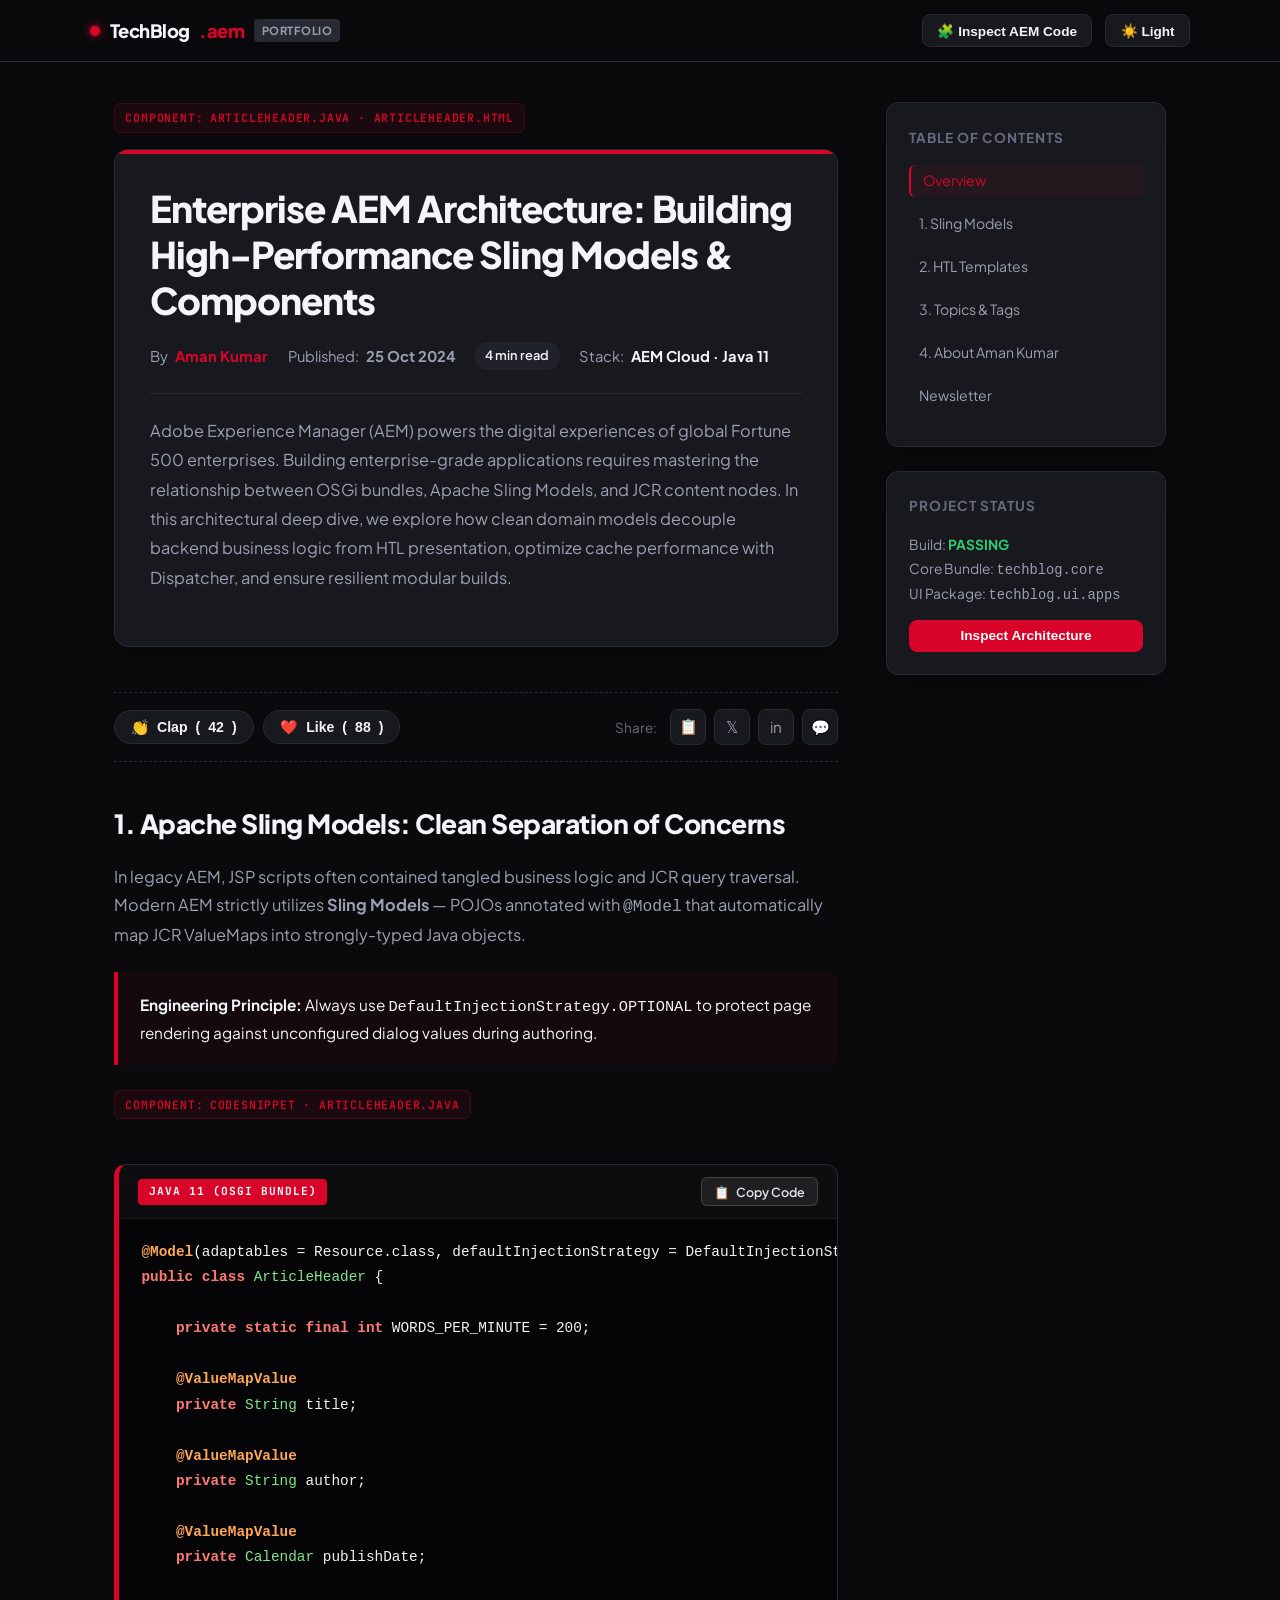
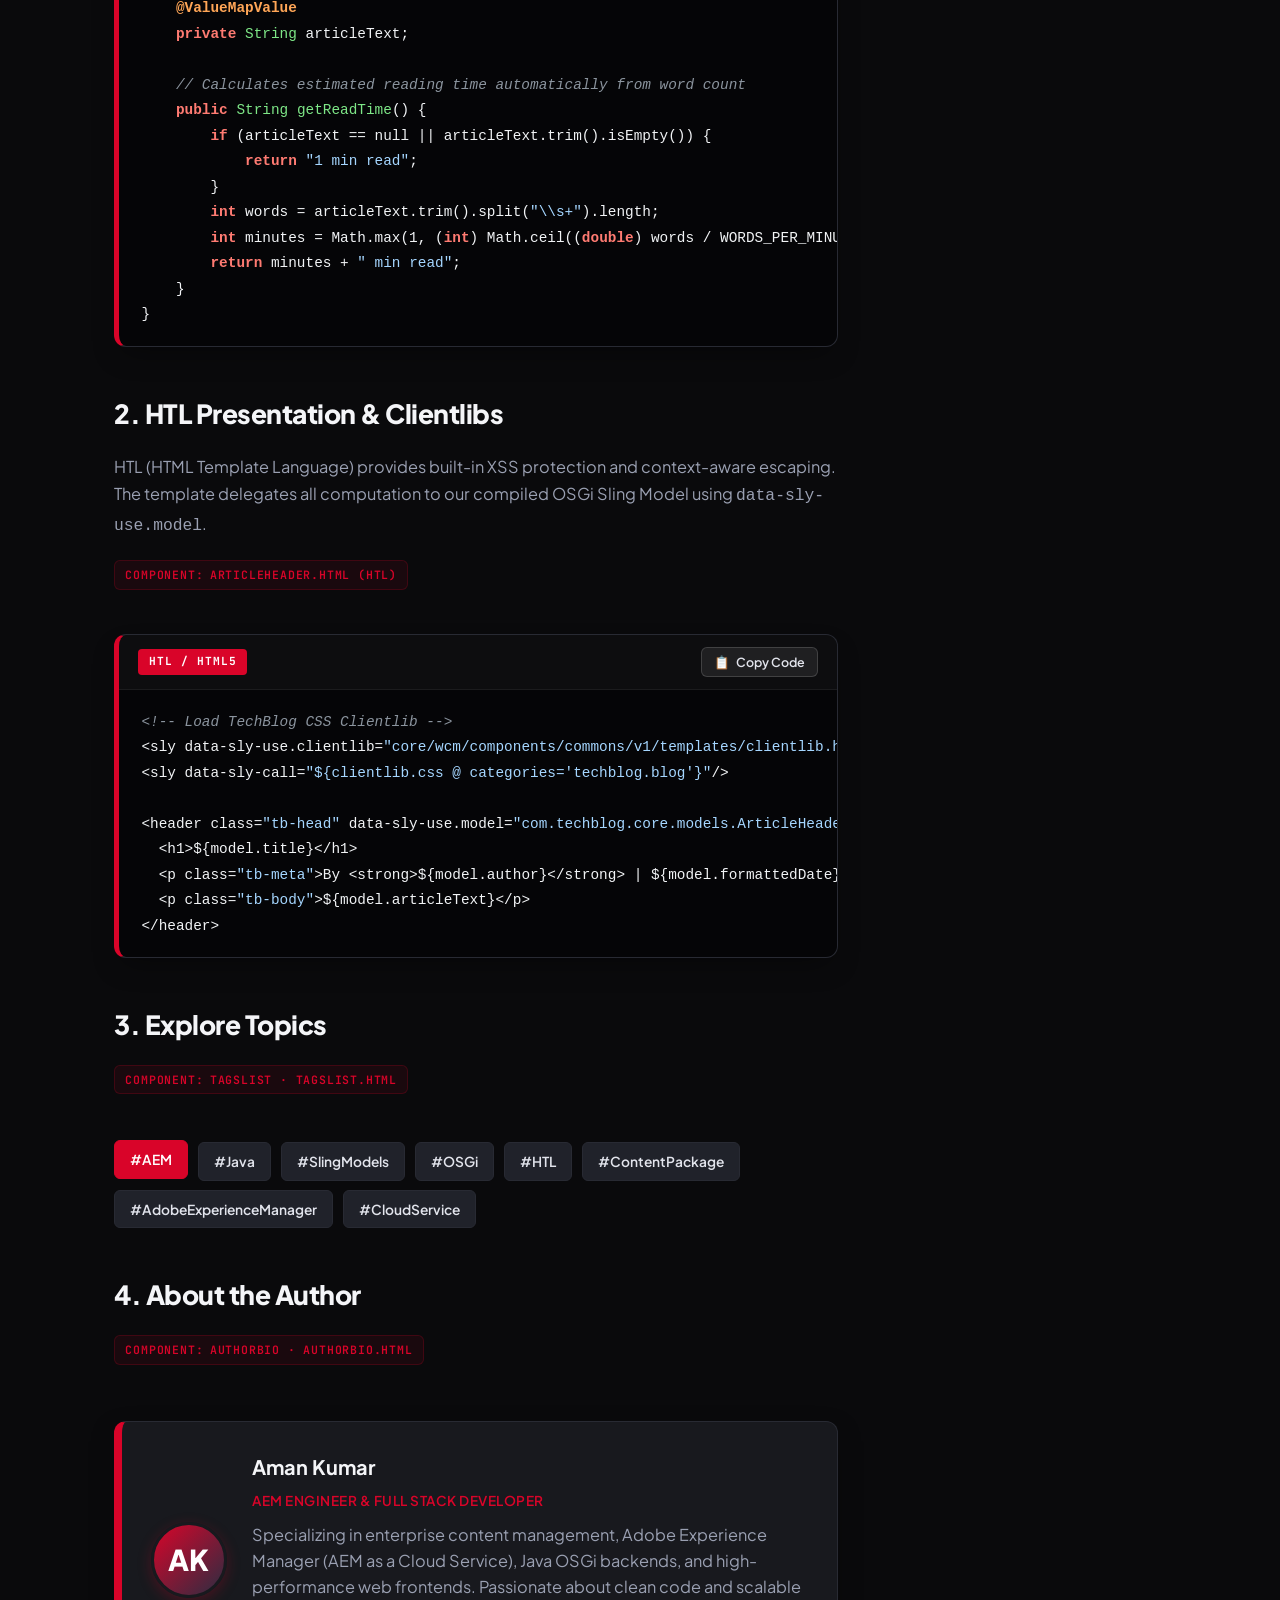
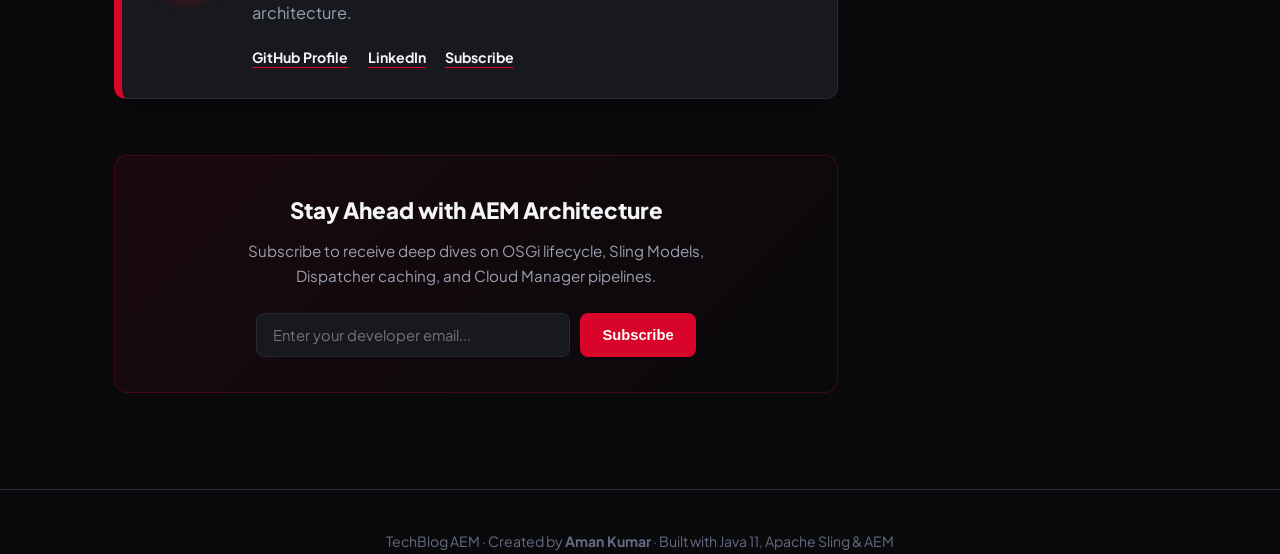
==== index.html @ 620574d8 "feat: complete TechBlog AEM architecture, interactive web app by Aman Kumar, and portfolio docs" ====
<!DOCTYPE html>
<html lang="en" data-theme="dark">
<head>
  <meta charset="UTF-8" />
  <meta name="viewport" content="width=device-width, initial-scale=1.0" />
  <meta name="description" content="TechBlog AEM — Enterprise CMS Architecture, Sling Models, OSGi, and HTL by Aman Kumar." />
  <meta name="author" content="Aman Kumar" />
  <title>TechBlog AEM — Enterprise CMS by Aman Kumar</title>

  <!-- Google Fonts -->
  <link rel="preconnect" href="https://fonts.googleapis.com" />
  <link rel="preconnect" href="https://fonts.gstatic.com" crossorigin />
  <link href="https://fonts.googleapis.com/css2?family=Plus+Jakarta+Sans:wght@400;500;600;700;800&family=JetBrains+Mono:wght@400;500;600;700&display=swap" rel="stylesheet" />

  <style>
    /* ========================================================
       DESIGN SYSTEM & CSS VARIABLES
       ======================================================== */
    :root {
      --primary: #d90429;
      --primary-hover: #ef233c;
      --primary-glow: rgba(217, 4, 41, 0.25);
      --font-main: 'Plus Jakarta Sans', system-ui, -apple-system, sans-serif;
      --font-code: 'JetBrains Mono', monospace;
      --transition: all 0.25s cubic-bezier(0.16, 1, 0.3, 1);
    }

    [data-theme="dark"] {
      --bg-body: #0a0a0c;
      --bg-surface: #121316;
      --bg-card: #18191e;
      --bg-card-hover: #1f2026;
      --border: #282a33;
      --border-highlight: #3c404f;
      --text-main: #f4f5f8;
      --text-muted: #9aa0b2;
      --text-dim: #656c82;
      --code-bg: #050507;
      --nav-bg: rgba(10, 10, 12, 0.85);
      --tag-bg: #20222a;
      --tag-hover: #d90429;
      --tag-text: #e2e4ec;
      --shadow: 0 10px 30px -10px rgba(0, 0, 0, 0.5);
    }

    [data-theme="light"] {
      --bg-body: #f8f9fa;
      --bg-surface: #ffffff;
      --bg-card: #ffffff;
      --bg-card-hover: #f1f3f5;
      --border: #e2e6eb;
      --border-highlight: #cbd3dc;
      --text-main: #111418;
      --text-muted: #495057;
      --text-dim: #868e96;
      --code-bg: #121316;
      --nav-bg: rgba(255, 255, 255, 0.88);
      --tag-bg: #e9ecef;
      --tag-hover: #d90429;
      --tag-text: #212529;
      --shadow: 0 10px 30px -10px rgba(0, 0, 0, 0.08);
    }

    /* Reset */
    *, *::before, *::after { box-sizing: border-box; margin: 0; padding: 0; }
    html { scroll-behavior: smooth; }
    body {
      font-family: var(--font-main);
      background-color: var(--bg-body);
      color: var(--text-main);
      line-height: 1.7;
      transition: background-color 0.3s ease, color 0.3s ease;
      min-height: 100vh;
      overflow-x: hidden;
    }

    /* Reading Progress Bar */
    #progress-container {
      position: fixed;
      top: 0;
      left: 0;
      width: 100%;
      height: 4px;
      background: transparent;
      z-index: 1000;
    }
    #progress-bar {
      height: 100%;
      width: 0%;
      background: linear-gradient(90deg, #d90429, #ff4d6d);
      box-shadow: 0 0 10px rgba(217, 4, 41, 0.7);
      transition: width 0.1s ease-out;
    }

    /* Sticky Navigation */
    .navbar {
      position: sticky;
      top: 0;
      z-index: 900;
      background: var(--nav-bg);
      backdrop-filter: blur(14px);
      -webkit-backdrop-filter: blur(14px);
      border-bottom: 1px solid var(--border);
      padding: 0.9rem 1.8rem;
    }
    .nav-container {
      max-width: 1100px;
      margin: 0 auto;
      display: flex;
      align-items: center;
      justify-content: space-between;
      gap: 1rem;
    }
    .brand {
      display: flex;
      align-items: center;
      gap: 0.6rem;
      text-decoration: none;
      color: var(--text-main);
      font-weight: 800;
      font-size: 1.15rem;
      letter-spacing: -0.5px;
    }
    .brand-badge {
      display: inline-block;
      width: 10px;
      height: 10px;
      background: var(--primary);
      border-radius: 50%;
      box-shadow: 0 0 8px var(--primary);
    }
    .brand-tag {
      background: var(--border);
      color: var(--text-muted);
      font-size: 0.7rem;
      padding: 0.15rem 0.5rem;
      border-radius: 4px;
      font-weight: 700;
      letter-spacing: 0.5px;
    }
    .nav-actions {
      display: flex;
      align-items: center;
      gap: 0.8rem;
    }
    .btn-nav {
      background: var(--bg-card);
      border: 1px solid var(--border);
      color: var(--text-main);
      padding: 0.45rem 0.9rem;
      border-radius: 8px;
      font-size: 0.85rem;
      font-weight: 600;
      cursor: pointer;
      display: inline-flex;
      align-items: center;
      gap: 0.4rem;
      transition: var(--transition);
      text-decoration: none;
    }
    .btn-nav:hover {
      border-color: var(--primary);
      color: var(--primary);
      transform: translateY(-1px);
    }
    .btn-primary {
      background: var(--primary);
      color: #fff !important;
      border-color: var(--primary);
    }
    .btn-primary:hover {
      background: var(--primary-hover);
      box-shadow: 0 4px 14px var(--primary-glow);
    }

    /* Layout */
    .container {
      max-width: 1100px;
      margin: 0 auto;
      padding: 2.5rem 1.5rem 5rem;
      display: grid;
      grid-template-columns: 1fr 280px;
      gap: 3rem;
    }
    @media (max-width: 900px) {
      .container {
        grid-template-columns: 1fr;
        gap: 2rem;
      }
      .sidebar { display: none; }
    }

    /* Main Article Area */
    .main-content { min-width: 0; }

    /* Component Badge Indicator */
    .component-label {
      display: inline-flex;
      align-items: center;
      gap: 0.4rem;
      font-family: var(--font-code);
      font-size: 0.72rem;
      font-weight: 600;
      color: var(--primary);
      background: rgba(217, 4, 41, 0.08);
      border: 1px solid rgba(217, 4, 41, 0.2);
      padding: 0.25rem 0.65rem;
      border-radius: 6px;
      margin-bottom: 1rem;
      text-transform: uppercase;
      letter-spacing: 0.8px;
    }

    /* Article Header */
    .article-header {
      background: var(--bg-card);
      border: 1px solid var(--border);
      border-radius: 14px;
      padding: 2.2rem;
      box-shadow: var(--shadow);
      margin-bottom: 2rem;
      position: relative;
      overflow: hidden;
    }
    .article-header::before {
      content: '';
      position: absolute;
      top: 0;
      left: 0;
      width: 100%;
      height: 4px;
      background: var(--primary);
    }
    .article-title {
      font-size: 2.3rem;
      font-weight: 800;
      line-height: 1.25;
      letter-spacing: -1px;
      margin-bottom: 1.2rem;
      color: var(--text-main);
    }
    .meta-bar {
      display: flex;
      flex-wrap: wrap;
      align-items: center;
      gap: 1.2rem;
      color: var(--text-muted);
      font-size: 0.92rem;
      padding-bottom: 1.4rem;
      margin-bottom: 1.4rem;
      border-bottom: 1px solid var(--border);
    }
    .meta-item {
      display: flex;
      align-items: center;
      gap: 0.45rem;
    }
    .author-highlight {
      color: var(--primary);
      font-weight: 700;
    }
    .read-time-pill {
      background: var(--tag-bg);
      color: var(--text-main);
      padding: 0.2rem 0.65rem;
      border-radius: 12px;
      font-size: 0.8rem;
      font-weight: 600;
    }
    .article-lead {
      font-size: 1.12rem;
      color: var(--text-main);
      line-height: 1.8;
      font-weight: 400;
    }

    /* Social Share & Action Bar */
    .action-toolbar {
      display: flex;
      align-items: center;
      justify-content: space-between;
      flex-wrap: wrap;
      gap: 1rem;
      padding: 1rem 0;
      margin: 1.5rem 0 2.5rem;
      border-top: 1px dashed var(--border);
      border-bottom: 1px dashed var(--border);
    }
    .reactions {
      display: flex;
      align-items: center;
      gap: 0.6rem;
    }
    .btn-react {
      background: var(--bg-card);
      border: 1px solid var(--border);
      color: var(--text-main);
      padding: 0.5rem 1rem;
      border-radius: 20px;
      font-size: 0.88rem;
      font-weight: 600;
      cursor: pointer;
      display: inline-flex;
      align-items: center;
      gap: 0.5rem;
      transition: var(--transition);
    }
    .btn-react:hover {
      border-color: var(--primary);
      transform: scale(1.04);
    }
    .btn-react.active {
      background: rgba(217, 4, 41, 0.12);
      border-color: var(--primary);
      color: var(--primary);
    }
    .share-group {
      display: flex;
      align-items: center;
      gap: 0.5rem;
    }
    .share-btn {
      width: 36px;
      height: 36px;
      border-radius: 8px;
      border: 1px solid var(--border);
      background: var(--bg-card);
      color: var(--text-muted);
      display: flex;
      align-items: center;
      justify-content: center;
      cursor: pointer;
      text-decoration: none;
      font-size: 0.95rem;
      transition: var(--transition);
    }
    .share-btn:hover {
      border-color: var(--primary);
      color: var(--primary);
      transform: translateY(-2px);
    }

    /* Typography & Sections */
    .content-section {
      margin-bottom: 2.8rem;
    }
    .content-section h2 {
      font-size: 1.65rem;
      font-weight: 800;
      letter-spacing: -0.5px;
      margin: 0 0 1rem;
      color: var(--text-main);
      display: flex;
      align-items: center;
      gap: 0.5rem;
    }
    .content-section p {
      color: var(--text-muted);
      margin-bottom: 1.2rem;
      font-size: 1.02rem;
    }
    .callout {
      background: rgba(217, 4, 41, 0.05);
      border-left: 4px solid var(--primary);
      padding: 1.2rem 1.4rem;
      border-radius: 0 8px 8px 0;
      margin: 1.5rem 0;
    }
    .callout p {
      color: var(--text-main);
      margin: 0;
      font-size: 0.96rem;
    }

    /* Code Snippet Component */
    .code-container {
      background: var(--code-bg);
      border: 1px solid var(--border);
      border-left: 5px solid var(--primary);
      border-radius: 12px;
      overflow: hidden;
      margin: 1.8rem 0;
      box-shadow: 0 12px 28px -8px rgba(0,0,0,0.4);
    }
    .code-header {
      display: flex;
      align-items: center;
      justify-content: space-between;
      padding: 0.75rem 1.2rem;
      background: rgba(255, 255, 255, 0.03);
      border-bottom: 1px solid rgba(255, 255, 255, 0.06);
    }
    .code-lang-badge {
      background: var(--primary);
      color: #fff;
      font-family: var(--font-code);
      font-size: 0.7rem;
      font-weight: 700;
      padding: 0.2rem 0.65rem;
      border-radius: 4px;
      letter-spacing: 1px;
      text-transform: uppercase;
    }
    .btn-copy {
      background: rgba(255, 255, 255, 0.08);
      border: 1px solid rgba(255, 255, 255, 0.15);
      color: #e2e4ec;
      padding: 0.35rem 0.75rem;
      border-radius: 6px;
      font-size: 0.78rem;
      font-family: var(--font-main);
      font-weight: 600;
      cursor: pointer;
      display: inline-flex;
      align-items: center;
      gap: 0.35rem;
      transition: var(--transition);
    }
    .btn-copy:hover {
      background: var(--primary);
      border-color: var(--primary);
      color: #fff;
    }
    .code-body {
      padding: 1.2rem 1.4rem;
      overflow-x: auto;
    }
    .code-body pre {
      margin: 0;
      font-family: var(--font-code);
      font-size: 0.9rem;
      line-height: 1.7;
      color: #f1f3f5;
    }
    /* Syntax highlights */
    .token-kw { color: #ff7b72; font-weight: 600; }
    .token-ann { color: #ffa657; font-weight: 600; }
    .token-str { color: #a5d6ff; }
    .token-type { color: #7ee787; }
    .token-comment { color: #8b949e; font-style: italic; }

    /* Author Bio Card Component */
    .author-card {
      background: var(--bg-card);
      border: 1px solid var(--border);
      border-left: 8px solid var(--primary);
      border-radius: 12px;
      padding: 1.8rem;
      margin: 2.5rem 0;
      display: flex;
      gap: 1.6rem;
      align-items: center;
      box-shadow: var(--shadow);
    }
    .author-avatar {
      width: 76px;
      height: 76px;
      background: linear-gradient(135deg, #d90429, #2b2d42);
      border-radius: 50%;
      display: flex;
      align-items: center;
      justify-content: center;
      color: #fff;
      font-weight: 800;
      font-size: 1.8rem;
      flex-shrink: 0;
      border: 3px solid var(--bg-card);
      box-shadow: 0 4px 14px var(--primary-glow);
    }
    .author-info h3 {
      font-size: 1.25rem;
      font-weight: 700;
      margin-bottom: 0.3rem;
      color: var(--text-main);
    }
    .author-role {
      font-size: 0.85rem;
      color: var(--primary);
      font-weight: 600;
      margin-bottom: 0.6rem;
      text-transform: uppercase;
      letter-spacing: 0.5px;
    }
    .author-bio {
      color: var(--text-muted);
      font-size: 0.95rem;
      margin-bottom: 0.9rem;
      line-height: 1.6;
    }
    .author-links {
      display: flex;
      gap: 1.2rem;
    }
    .author-links a {
      color: var(--text-main);
      font-weight: 700;
      font-size: 0.88rem;
      text-decoration: underline;
      text-decoration-color: var(--primary);
      text-underline-offset: 4px;
      transition: color 0.2s;
    }
    .author-links a:hover { color: var(--primary); }

    /* Tags Component */
    .tags-container {
      margin: 2rem 0;
    }
    .tags-list {
      list-style: none;
      display: flex;
      flex-wrap: wrap;
      gap: 0.6rem;
    }
    .tag-item {
      background: var(--tag-bg);
      color: var(--tag-text);
      padding: 0.4rem 0.95rem;
      border-radius: 6px;
      font-size: 0.86rem;
      font-weight: 600;
      cursor: pointer;
      border: 1px solid var(--border);
      transition: var(--transition);
      user-select: none;
    }
    .tag-item:hover, .tag-item.active {
      background: var(--primary);
      color: #fff;
      border-color: var(--primary);
      transform: translateY(-2px);
    }

    /* Newsletter Box */
    .newsletter-card {
      background: linear-gradient(135deg, rgba(217, 4, 41, 0.08), rgba(0, 0, 0, 0.02));
      border: 1px solid rgba(217, 4, 41, 0.25);
      border-radius: 14px;
      padding: 2.2rem;
      margin: 3.5rem 0 1rem;
      text-align: center;
    }
    .newsletter-card h3 {
      font-size: 1.4rem;
      font-weight: 800;
      margin-bottom: 0.5rem;
      color: var(--text-main);
    }
    .newsletter-card p {
      color: var(--text-muted);
      font-size: 0.95rem;
      max-width: 500px;
      margin: 0 auto 1.5rem;
    }
    .newsletter-form {
      display: flex;
      max-width: 440px;
      margin: 0 auto;
      gap: 0.6rem;
    }
    .newsletter-input {
      flex: 1;
      background: var(--bg-card);
      border: 1px solid var(--border);
      border-radius: 8px;
      padding: 0.75rem 1rem;
      color: var(--text-main);
      font-family: var(--font-main);
      font-size: 0.92rem;
      outline: none;
      transition: border-color 0.2s;
    }
    .newsletter-input:focus { border-color: var(--primary); }
    .btn-subscribe {
      background: var(--primary);
      color: #fff;
      border: none;
      border-radius: 8px;
      padding: 0.75rem 1.4rem;
      font-weight: 700;
      font-size: 0.92rem;
      cursor: pointer;
      transition: var(--transition);
    }
    .btn-subscribe:hover {
      background: var(--primary-hover);
      box-shadow: 0 4px 14px var(--primary-glow);
    }

    /* Sticky Sidebar / Table of Contents */
    .sidebar {
      position: sticky;
      top: 5rem;
      height: fit-content;
    }
    .sidebar-card {
      background: var(--bg-card);
      border: 1px solid var(--border);
      border-radius: 12px;
      padding: 1.4rem;
      margin-bottom: 1.5rem;
      box-shadow: var(--shadow);
    }
    .sidebar-title {
      font-size: 0.85rem;
      font-weight: 700;
      color: var(--text-dim);
      text-transform: uppercase;
      letter-spacing: 1px;
      margin-bottom: 1rem;
    }
    .toc-list {
      list-style: none;
    }
    .toc-item {
      margin-bottom: 0.7rem;
    }
    .toc-link {
      color: var(--text-muted);
      text-decoration: none;
      font-size: 0.88rem;
      display: block;
      padding: 0.25rem 0.5rem;
      border-radius: 6px;
      border-left: 2px solid transparent;
      transition: var(--transition);
    }
    .toc-link:hover, .toc-link.active {
      color: var(--primary);
      border-left-color: var(--primary);
      background: rgba(217, 4, 41, 0.06);
      padding-left: 0.75rem;
    }

    /* Recruiter / AEM Architecture Modal */
    .modal-overlay {
      position: fixed;
      inset: 0;
      background: rgba(0, 0, 0, 0.75);
      backdrop-filter: blur(8px);
      z-index: 2000;
      display: none;
      align-items: center;
      justify-content: center;
      padding: 1.5rem;
    }
    .modal-overlay.open { display: flex; }
    .modal-card {
      background: var(--bg-card);
      border: 1px solid var(--border);
      border-radius: 16px;
      max-width: 680px;
      width: 100%;
      max-height: 85vh;
      overflow-y: auto;
      padding: 2rem;
      box-shadow: 0 20px 50px rgba(0,0,0,0.6);
      position: relative;
    }
    .modal-header {
      display: flex;
      justify-content: space-between;
      align-items: center;
      margin-bottom: 1.4rem;
      border-bottom: 1px solid var(--border);
      padding-bottom: 0.8rem;
    }
    .modal-title {
      font-size: 1.3rem;
      font-weight: 800;
      color: var(--text-main);
    }
    .modal-close {
      background: transparent;
      border: none;
      color: var(--text-muted);
      font-size: 1.5rem;
      cursor: pointer;
      line-height: 1;
    }
    .arch-table {
      width: 100%;
      border-collapse: collapse;
      margin: 1rem 0;
      font-size: 0.85rem;
    }
    .arch-table th, .arch-table td {
      border: 1px solid var(--border);
      padding: 0.65rem 0.85rem;
      text-align: left;
    }
    .arch-table th {
      background: var(--bg-surface);
      color: var(--text-dim);
      font-weight: 700;
      text-transform: uppercase;
      font-size: 0.72rem;
      letter-spacing: 0.5px;
    }
    .arch-table code {
      font-family: var(--font-code);
      color: var(--primary);
      font-size: 0.8rem;
    }

    /* Toast Notification */
    #toast {
      position: fixed;
      bottom: 2rem;
      right: 2rem;
      background: #000;
      color: #fff;
      border: 1px solid var(--primary);
      padding: 0.75rem 1.4rem;
      border-radius: 8px;
      font-size: 0.9rem;
      font-weight: 600;
      box-shadow: 0 10px 25px rgba(0,0,0,0.4);
      z-index: 3000;
      transform: translateY(100px);
      opacity: 0;
      transition: transform 0.3s cubic-bezier(0.16, 1, 0.3, 1), opacity 0.3s ease;
      pointer-events: none;
    }
    #toast.show {
      transform: translateY(0);
      opacity: 1;
    }

    /* Footer */
    footer {
      border-top: 1px solid var(--border);
      padding: 2.5rem 1.5rem;
      text-align: center;
      color: var(--text-dim);
      font-size: 0.88rem;
    }
    footer a { color: var(--primary); text-decoration: none; font-weight: 600; }
  </style>
</head>
<body>

  <!-- Top Reading Progress Indicator -->
  <div id="progress-container"><div id="progress-bar"></div></div>

  <!-- Sticky Navbar -->
  <header class="navbar">
    <div class="nav-container">
      <a href="#" class="brand">
        <span class="brand-badge"></span>
        TechBlog<span style="color:var(--primary);">.aem</span>
        <span class="brand-tag">PORTFOLIO</span>
      </a>
      <div class="nav-actions">
        <button class="btn-nav" id="btn-inspect" title="View AEM Architecture">
          🧩 Inspect AEM Code
        </button>
        <button class="btn-nav" id="btn-theme" title="Toggle Dark/Light Mode">
          🌙 Theme
        </button>
      </div>
    </div>
  </header>

  <!-- Content Grid -->
  <div class="container">

    <!-- Main Reading Column -->
    <main class="main-content">

      <!-- COMPONENT 1: ARTICLE HEADER -->
      <section id="overview" class="content-section">
        <div class="component-label">
          <span>Component:</span> ArticleHeader.java &middot; articleheader.html
        </div>
        <article class="article-header">
          <h1 class="article-title">Enterprise AEM Architecture: Building High-Performance Sling Models & Components</h1>
          <div class="meta-bar">
            <div class="meta-item">
              <span>By</span>
              <span class="author-highlight">Aman Kumar</span>
            </div>
            <div class="meta-item">
              <span>Published:</span>
              <strong>25 Oct 2024</strong>
            </div>
            <div class="meta-item">
              <span class="read-time-pill" id="calculated-read-time">4 min read</span>
            </div>
            <div class="meta-item">
              <span>Stack:</span>
              <strong style="color:var(--text-main);">AEM Cloud &middot; Java 11</strong>
            </div>
          </div>
          <p class="article-lead" id="article-body-text">
            Adobe Experience Manager (AEM) powers the digital experiences of global Fortune 500 enterprises. Building enterprise-grade applications requires mastering the relationship between OSGi bundles, Apache Sling Models, and JCR content nodes. 
            In this architectural deep dive, we explore how clean domain models decouple backend business logic from HTL presentation, optimize cache performance with Dispatcher, and ensure resilient modular builds.
          </p>
        </article>
      </section>

      <!-- Action Toolbar (Reactions & Sharing) -->
      <div class="action-toolbar">
        <div class="reactions">
          <button class="btn-react" id="btn-clap">
            👏 <span id="clap-text">Clap</span> (<strong id="clap-count">42</strong>)
          </button>
          <button class="btn-react" id="btn-like">
            ❤️ <span id="like-text">Like</span> (<strong id="like-count">88</strong>)
          </button>
        </div>
        <div class="share-group">
          <span style="font-size:0.85rem; color:var(--text-dim); margin-right:0.3rem;">Share:</span>
          <button class="share-btn" id="share-copy" title="Copy Link to Clipboard">📋</button>
          <a class="share-btn" id="share-x" target="_blank" rel="noopener" title="Share on X / Twitter">𝕏</a>
          <a class="share-btn" id="share-li" target="_blank" rel="noopener" title="Share on LinkedIn">in</a>
          <a class="share-btn" id="share-wa" target="_blank" rel="noopener" title="Share on WhatsApp">💬</a>
        </div>
      </div>

      <!-- SECTION 2: ARCHITECTURE & SLING MODELS -->
      <section id="sling-models" class="content-section">
        <h2>1. Apache Sling Models: Clean Separation of Concerns</h2>
        <p>
          In legacy AEM, JSP scripts often contained tangled business logic and JCR query traversal. Modern AEM strictly utilizes <strong>Sling Models</strong> — POJOs annotated with <code>@Model</code> that automatically map JCR ValueMaps into strongly-typed Java objects.
        </p>

        <div class="callout">
          <p>
            <strong>Engineering Principle:</strong> Always use <code>DefaultInjectionStrategy.OPTIONAL</code> to protect page rendering against unconfigured dialog values during authoring.
          </p>
        </div>

        <!-- COMPONENT 2: CODE SNIPPET -->
        <div class="component-label">
          <span>Component:</span> CodeSnippet &middot; ArticleHeader.java
        </div>
        <div class="code-container">
          <div class="code-header">
            <span class="code-lang-badge">JAVA 11 (OSGi Bundle)</span>
            <button class="btn-copy" data-target="code-java">
              <span>📋</span> Copy Code
            </button>
          </div>
          <div class="code-body">
            <pre id="code-java"><code><span class="token-ann">@Model</span>(adaptables = Resource.class, defaultInjectionStrategy = DefaultInjectionStrategy.OPTIONAL)
<span class="token-kw">public class</span> <span class="token-type">ArticleHeader</span> {

    <span class="token-kw">private static final int</span> WORDS_PER_MINUTE = 200;

    <span class="token-ann">@ValueMapValue</span>
    <span class="token-kw">private</span> <span class="token-type">String</span> title;

    <span class="token-ann">@ValueMapValue</span>
    <span class="token-kw">private</span> <span class="token-type">String</span> author;

    <span class="token-ann">@ValueMapValue</span>
    <span class="token-kw">private</span> <span class="token-type">Calendar</span> publishDate;

    <span class="token-ann">@ValueMapValue</span>
    <span class="token-kw">private</span> <span class="token-type">String</span> articleText;

    <span class="token-comment">// Calculates estimated reading time automatically from word count</span>
    <span class="token-kw">public</span> <span class="token-type">String</span> <span class="token-type">getReadTime</span>() {
        <span class="token-kw">if</span> (articleText == null || articleText.trim().isEmpty()) {
            <span class="token-kw">return</span> <span class="token-str">"1 min read"</span>;
        }
        <span class="token-kw">int</span> words = articleText.trim().split(<span class="token-str">"\\s+"</span>).length;
        <span class="token-kw">int</span> minutes = Math.max(1, (<span class="token-kw">int</span>) Math.ceil((<span class="token-kw">double</span>) words / WORDS_PER_MINUTE));
        <span class="token-kw">return</span> minutes + <span class="token-str">" min read"</span>;
    }
}</code></pre>
          </div>
        </div>
      </section>

      <!-- SECTION 3: HTL TEMPLATING -->
      <section id="htl-templates" class="content-section">
        <h2>2. HTL Presentation & Clientlibs</h2>
        <p>
          HTL (HTML Template Language) provides built-in XSS protection and context-aware escaping. The template delegates all computation to our compiled OSGi Sling Model using <code>data-sly-use.model</code>.
        </p>

        <div class="component-label">
          <span>Component:</span> articleheader.html (HTL)
        </div>
        <div class="code-container">
          <div class="code-header">
            <span class="code-lang-badge">HTL / HTML5</span>
            <button class="btn-copy" data-target="code-htl">
              <span>📋</span> Copy Code
            </button>
          </div>
          <div class="code-body">
            <pre id="code-htl"><code><span class="token-comment">&lt;!-- Load TechBlog CSS Clientlib --&gt;</span>
&lt;sly data-sly-use.clientlib=<span class="token-str">"core/wcm/components/commons/v1/templates/clientlib.html"</span>/&gt;
&lt;sly data-sly-call=<span class="token-str">"${clientlib.css @ categories='techblog.blog'}"</span>/&gt;

&lt;header class=<span class="token-str">"tb-head"</span> data-sly-use.model=<span class="token-str">"com.techblog.core.models.ArticleHeader"</span>&gt;
  &lt;h1&gt;${model.title}&lt;/h1&gt;
  &lt;p class=<span class="token-str">"tb-meta"</span>&gt;By &lt;strong&gt;${model.author}&lt;/strong&gt; | ${model.formattedDate} | ${model.readTime}&lt;/p&gt;
  &lt;p class=<span class="token-str">"tb-body"</span>&gt;${model.articleText}&lt;/p&gt;
&lt;/header&gt;</code></pre>
          </div>
        </div>
      </section>

      <!-- COMPONENT 3: TAGS LIST -->
      <section id="topics" class="content-section">
        <h2>3. Explore Topics</h2>
        <div class="component-label">
          <span>Component:</span> TagsList &middot; tagslist.html
        </div>
        <div class="tags-container">
          <ul class="tags-list">
            <li class="tag-item active">#AEM</li>
            <li class="tag-item">#Java</li>
            <li class="tag-item">#SlingModels</li>
            <li class="tag-item">#OSGi</li>
            <li class="tag-item">#HTL</li>
            <li class="tag-item">#ContentPackage</li>
            <li class="tag-item">#AdobeExperienceManager</li>
            <li class="tag-item">#CloudService</li>
          </ul>
        </div>
      </section>

      <!-- COMPONENT 4: AUTHOR BIO -->
      <section id="author" class="content-section">
        <h2>4. About the Author</h2>
        <div class="component-label">
          <span>Component:</span> AuthorBio &middot; authorbio.html
        </div>
        <div class="author-card">
          <div class="author-avatar">AK</div>
          <div class="author-info">
            <h3>Aman Kumar</h3>
            <div class="author-role">AEM Engineer &amp; Full Stack Developer</div>
            <p class="author-bio">
              Specializing in enterprise content management, Adobe Experience Manager (AEM as a Cloud Service), Java OSGi backends, and high-performance web frontends. Passionate about clean code and scalable architecture.
            </p>
            <div class="author-links">
              <a href="https://github.com" target="_blank" rel="noopener">GitHub Profile</a>
              <a href="https://linkedin.com" target="_blank" rel="noopener">LinkedIn</a>
              <a href="#newsletter">Subscribe</a>
            </div>
          </div>
        </div>
      </section>

      <!-- NEWSLETTER / SUBSCRIBE COMPONENT -->
      <section id="newsletter" class="newsletter-card">
        <h3>Stay Ahead with AEM Architecture</h3>
        <p>Subscribe to receive deep dives on OSGi lifecycle, Sling Models, Dispatcher caching, and Cloud Manager pipelines.</p>
        <form class="newsletter-form" id="newsletter-form">
          <input type="email" class="newsletter-input" id="subscriber-email" placeholder="Enter your developer email..." required />
          <button type="submit" class="btn-subscribe">Subscribe</button>
        </form>
      </section>

    </main>

    <!-- Sidebar: Table of Contents & Info -->
    <aside class="sidebar">
      <div class="sidebar-card">
        <div class="sidebar-title">Table of Contents</div>
        <ul class="toc-list">
          <li class="toc-item"><a href="#overview" class="toc-link active">Overview</a></li>
          <li class="toc-item"><a href="#sling-models" class="toc-link">1. Sling Models</a></li>
          <li class="toc-item"><a href="#htl-templates" class="toc-link">2. HTL Templates</a></li>
          <li class="toc-item"><a href="#topics" class="toc-link">3. Topics &amp; Tags</a></li>
          <li class="toc-item"><a href="#author" class="toc-link">4. About Aman Kumar</a></li>
          <li class="toc-item"><a href="#newsletter" class="toc-link">Newsletter</a></li>
        </ul>
      </div>

      <div class="sidebar-card">
        <div class="sidebar-title">Project Status</div>
        <p style="font-size:0.86rem; color:var(--text-muted); margin-bottom:0.8rem;">
          Build: <strong style="color:#2ecc71;">PASSING</strong><br />
          Core Bundle: <code>techblog.core</code><br />
          UI Package: <code>techblog.ui.apps</code>
        </p>
        <button class="btn-nav btn-primary" style="width:100%; justify-content:center;" onclick="document.getElementById('btn-inspect').click();">
          Inspect Architecture
        </button>
      </div>
    </aside>

  </div>

  <!-- AEM Architecture Inspector Modal -->
  <div class="modal-overlay" id="modal-arch">
    <div class="modal-card">
      <div class="modal-header">
        <h3 class="modal-title">🧩 AEM Component &amp; Bundle Mapping</h3>
        <button class="modal-close" id="modal-close">&times;</button>
      </div>
      <p style="font-size:0.92rem; color:var(--text-muted); margin-bottom:1rem;">
        This project follows Adobe's standard multi-module Maven structure, strictly separating OSGi backend logic from JCR content packages:
      </p>

      <table class="arch-table">
        <thead>
          <tr>
            <th>Component</th>
            <th>Backend Model (Java)</th>
            <th>Frontend Template (HTL)</th>
          </tr>
        </thead>
        <tbody>
          <tr>
            <td><strong>Article Header</strong></td>
            <td><code>com.techblog.core.models.ArticleHeader</code></td>
            <td><code>/apps/techblog/components/articleheader</code></td>
          </tr>
          <tr>
            <td><strong>Code Snippet</strong></td>
            <td><em>JCR ValueMap properties</em></td>
            <td><code>/apps/techblog/components/codesnippet</code></td>
          </tr>
          <tr>
            <td><strong>Author Bio</strong></td>
            <td><em>JCR ValueMap properties</em></td>
            <td><code>/apps/techblog/components/authorbio</code></td>
          </tr>
          <tr>
            <td><strong>Tags List</strong></td>
            <td><em>Multi-value String array</em></td>
            <td><code>/apps/techblog/components/tagslist</code></td>
          </tr>
        </tbody>
      </table>

      <h4 style="font-size:0.95rem; margin:1.2rem 0 0.5rem; color:var(--text-main);">One-Click Local Deployment</h4>
      <p style="font-size:0.86rem; color:var(--text-muted);">
        Run <code>setup-and-deploy.bat</code> from terminal to automatically compile the OSGi bundle and deploy the content package to <code>http://localhost:4502</code>.
      </p>
    </div>
  </div>

  <!-- Toast Notification -->
  <div id="toast">Message</div>

  <!-- Footer -->
  <footer>
    <p>TechBlog AEM &middot; Created by <strong>Aman Kumar</strong> &middot; Built with Java 11, Apache Sling &amp; AEM</p>
  </footer>

  <!-- Interactive JavaScript Logic -->
  <script>
    // 1. Reading Progress Bar
    window.addEventListener('scroll', () => {
      const winScroll = document.documentElement.scrollTop || document.body.scrollTop;
      const height = document.documentElement.scrollHeight - document.documentElement.clientHeight;
      const scrolled = (winScroll / height) * 100;
      document.getElementById('progress-bar').style.width = scrolled + '%';
    });

    // 2. Dark / Light Mode Toggle
    const themeBtn = document.getElementById('btn-theme');
    const savedTheme = localStorage.getItem('techblog-theme') || 'dark';
    document.documentElement.setAttribute('data-theme', savedTheme);
    updateThemeBtn(savedTheme);

    themeBtn.addEventListener('click', () => {
      const current = document.documentElement.getAttribute('data-theme');
      const next = current === 'dark' ? 'light' : 'dark';
      document.documentElement.setAttribute('data-theme', next);
      localStorage.setItem('techblog-theme', next);
      updateThemeBtn(next);
      showToast(next === 'dark' ? '🌙 Dark Mode Activated' : '☀️ Light Mode Activated');
    });

    function updateThemeBtn(t) {
      themeBtn.innerHTML = t === 'dark' ? '☀️ Light' : '🌙 Dark';
    }

    // 3. Toast Notifications
    function showToast(msg) {
      const toast = document.getElementById('toast');
      toast.innerText = msg;
      toast.classList.add('show');
      setTimeout(() => { toast.classList.remove('show'); }, 2400);
    }

    // 4. Copy Code Snippet Buttons
    document.querySelectorAll('.btn-copy').forEach(btn => {
      btn.addEventListener('click', () => {
        const targetId = btn.getAttribute('data-target');
        const codeText = document.getElementById(targetId).innerText;
        navigator.clipboard.writeText(codeText).then(() => {
          const original = btn.innerHTML;
          btn.innerHTML = '<span>✅</span> Copied!';
          btn.style.background = '#2ecc71';
          btn.style.borderColor = '#2ecc71';
          showToast('Code copied to clipboard!');
          setTimeout(() => {
            btn.innerHTML = original;
            btn.style.background = '';
            btn.style.borderColor = '';
          }, 2000);
        });
      });
    });

    // 5. Reactions (Clap & Like with localStorage)
    const clapBtn = document.getElementById('btn-clap');
    const clapCount = document.getElementById('clap-count');
    let claps = parseInt(localStorage.getItem('techblog-claps') || '42', 10);
    clapCount.innerText = claps;

    clapBtn.addEventListener('click', () => {
      claps++;
      clapCount.innerText = claps;
      localStorage.setItem('techblog-claps', claps);
      clapBtn.classList.add('active');
      showToast('👏 Thanks for the applause!');
    });

    const likeBtn = document.getElementById('btn-like');
    const likeCount = document.getElementById('like-count');
    let likes = parseInt(localStorage.getItem('techblog-likes') || '88', 10);
    likeCount.innerText = likes;

    likeBtn.addEventListener('click', () => {
      likes++;
      likeCount.innerText = likes;
      localStorage.setItem('techblog-likes', likes);
      likeBtn.classList.add('active');
      showToast('❤️ Thank you for liking!');
    });

    // 6. Social Share Buttons
    document.getElementById('share-copy').addEventListener('click', () => {
      navigator.clipboard.writeText(window.location.href);
      showToast('🔗 Page link copied to clipboard!');
    });

    const pageUrl = encodeURIComponent(window.location.href);
    const pageTitle = encodeURIComponent('Enterprise AEM Architecture by Aman Kumar');
    document.getElementById('share-x').href = `https://twitter.com/intent/tweet?url=${pageUrl}&text=${pageTitle}`;
    document.getElementById('share-li').href = `https://www.linkedin.com/sharing/share-offsite/?url=${pageUrl}`;
    document.getElementById('share-wa').href = `https://api.whatsapp.com/send?text=${pageTitle}%20${pageUrl}`;

    // 7. Table of Contents Scroll-Spy
    const sections = document.querySelectorAll('.content-section');
    const tocLinks = document.querySelectorAll('.toc-link');

    window.addEventListener('scroll', () => {
      let current = '';
      sections.forEach(sec => {
        const top = sec.offsetTop - 120;
        if (pageYOffset >= top) {
          current = sec.getAttribute('id');
        }
      });
      tocLinks.forEach(link => {
        link.classList.remove('active');
        if (link.getAttribute('href') === '#' + current) {
          link.classList.add('active');
        }
      });
    });

    // 8. Interactive Tags
    document.querySelectorAll('.tag-item').forEach(tag => {
      tag.addEventListener('click', () => {
        tag.classList.toggle('active');
        showToast(`Filtered by ${tag.innerText}`);
      });
    });

    // 9. Newsletter Subscription
    document.getElementById('newsletter-form').addEventListener('submit', (e) => {
      e.preventDefault();
      const email = document.getElementById('subscriber-email').value;
      showToast(`🎉 Subscribed! Welcome, ${email}`);
      document.getElementById('subscriber-email').value = '';
    });

    // 10. AEM Inspector Modal
    const modal = document.getElementById('modal-arch');
    document.getElementById('btn-inspect').addEventListener('click', () => {
      modal.classList.add('open');
    });
    document.getElementById('modal-close').addEventListener('click', () => {
      modal.classList.remove('open');
    });
    modal.addEventListener('click', (e) => {
      if (e.target === modal) modal.classList.remove('open');
    });
  </script>
</body>
</html>
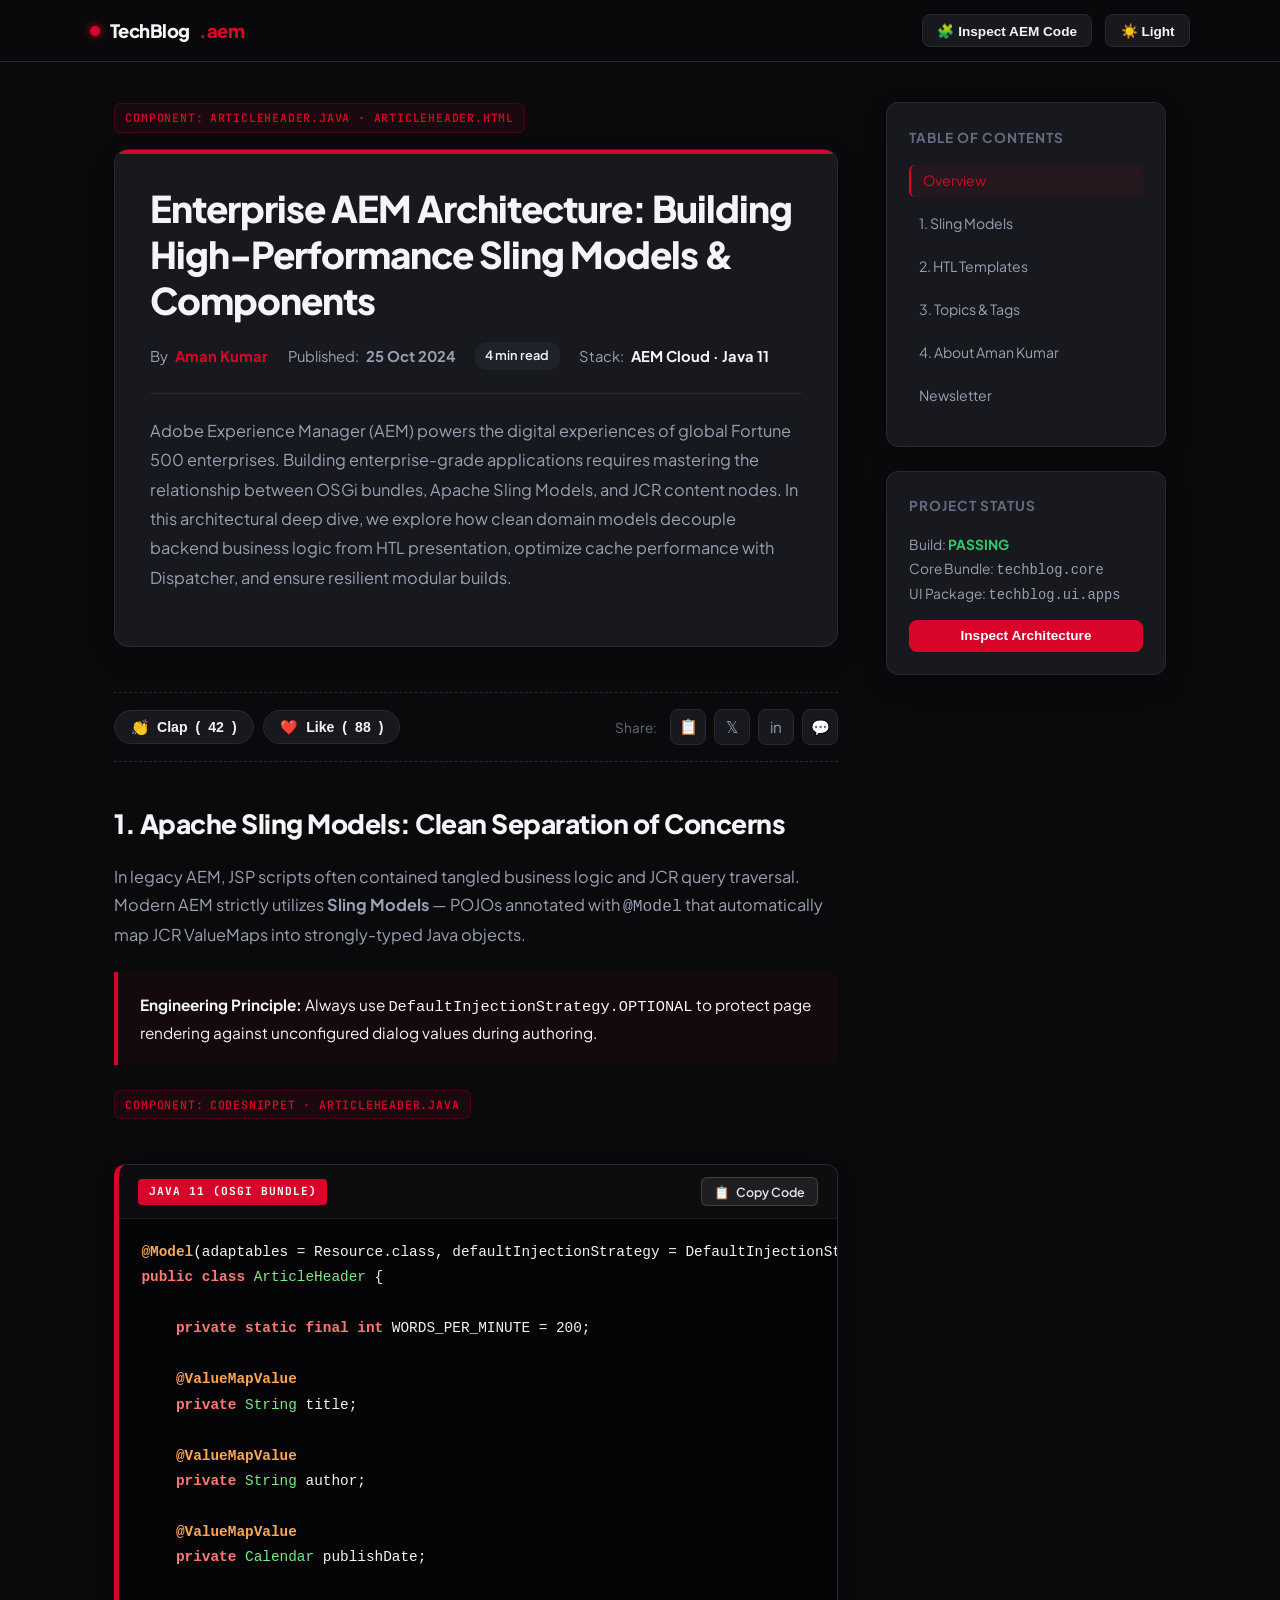
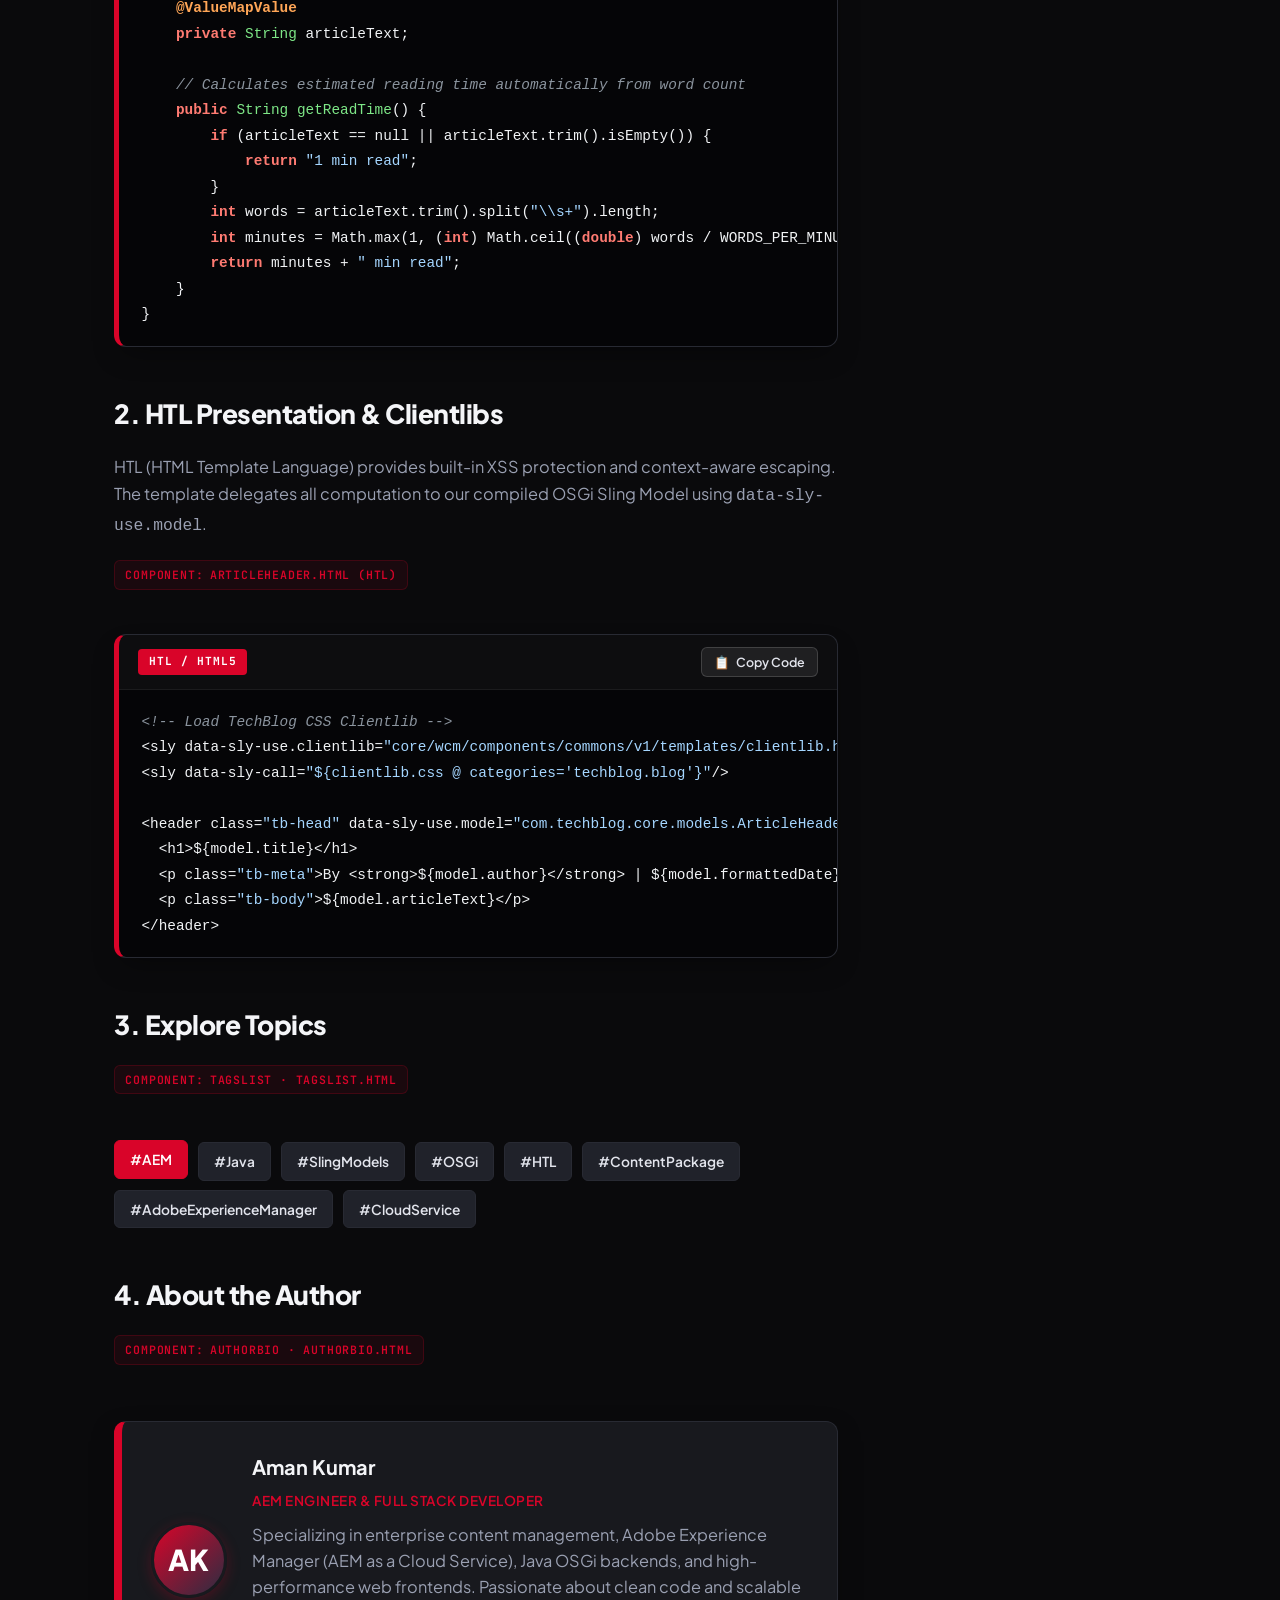
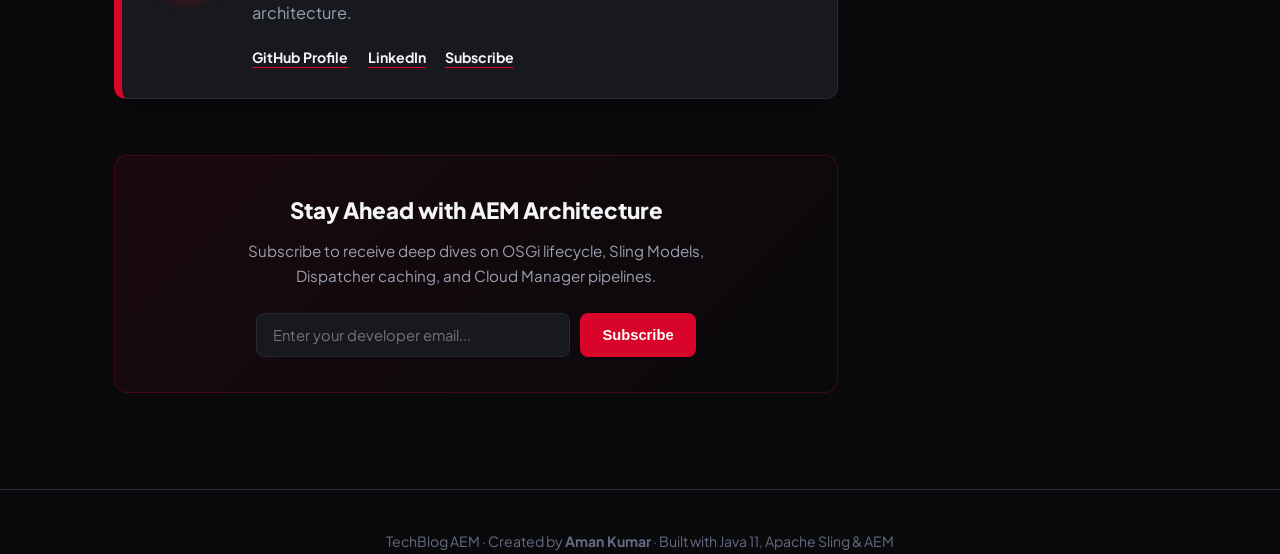
==== commit 51639b6f: "chore: remove PORTFOLIO tag from navbar brand and docs" ====
--- a/index.html
+++ b/index.html
@@ -749,7 +749,6 @@
       <a href="#" class="brand">
         <span class="brand-badge"></span>
         TechBlog<span style="color:var(--primary);">.aem</span>
-        <span class="brand-tag">PORTFOLIO</span>
       </a>
       <div class="nav-actions">
         <button class="btn-nav" id="btn-inspect" title="View AEM Architecture">
